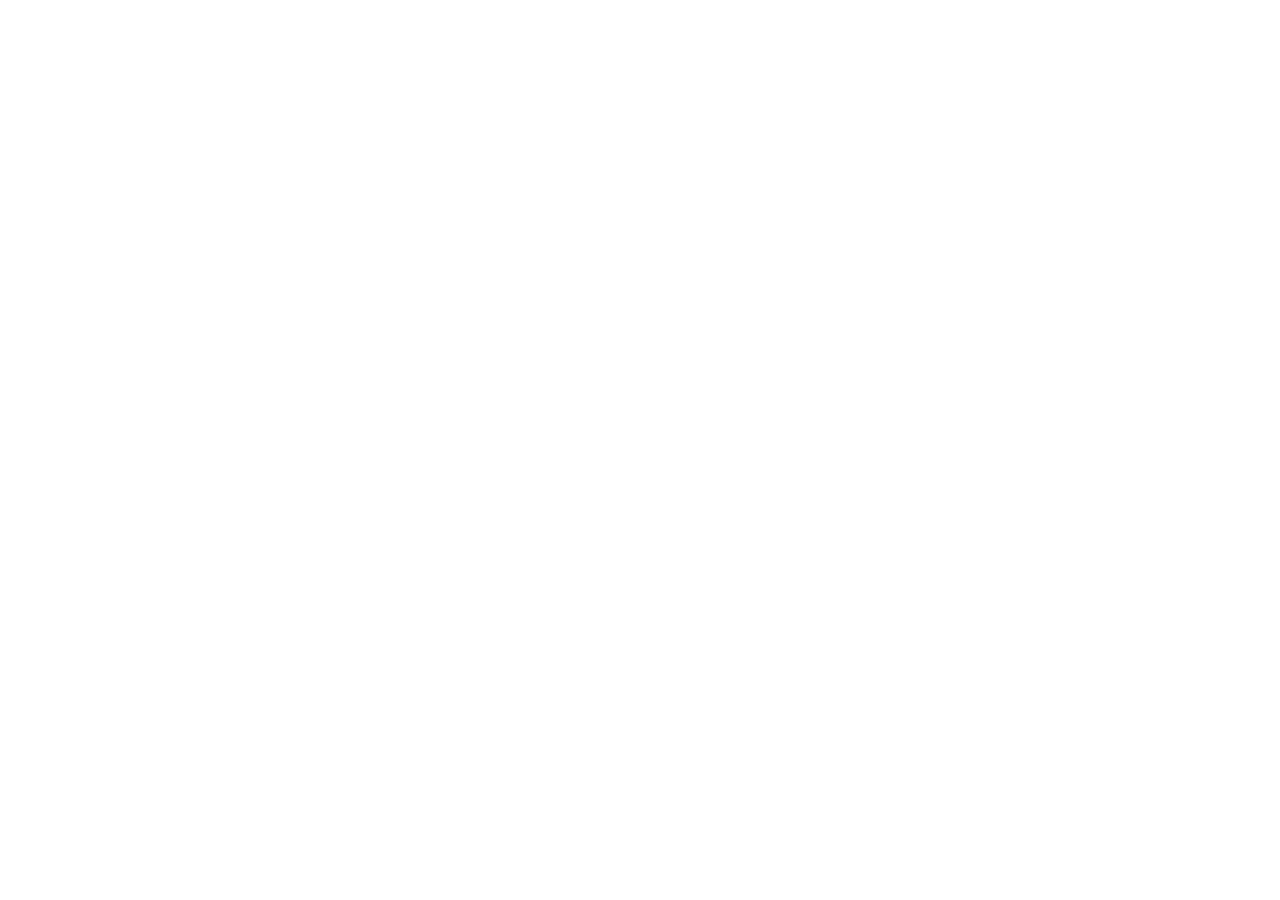
==== screens/2/index.html @ 502bf282 "Added example project" ====
<!DOCTYPE html>
<html lang="en">
<head>
    <meta charset="UTF-8">
    <title>Title</title>
    <script src="socket.io.min.js"></script>
</head>
<body>
<script>
    var socket = io('ws://192.168.1.124:4000');
    socket.on('application.message', function (peopleCount) {
        console.log(peopleCount);
        document.writeln('<span style="color: white">' + peopleCount + '</span>');
    });
</script>
</body>
</html>
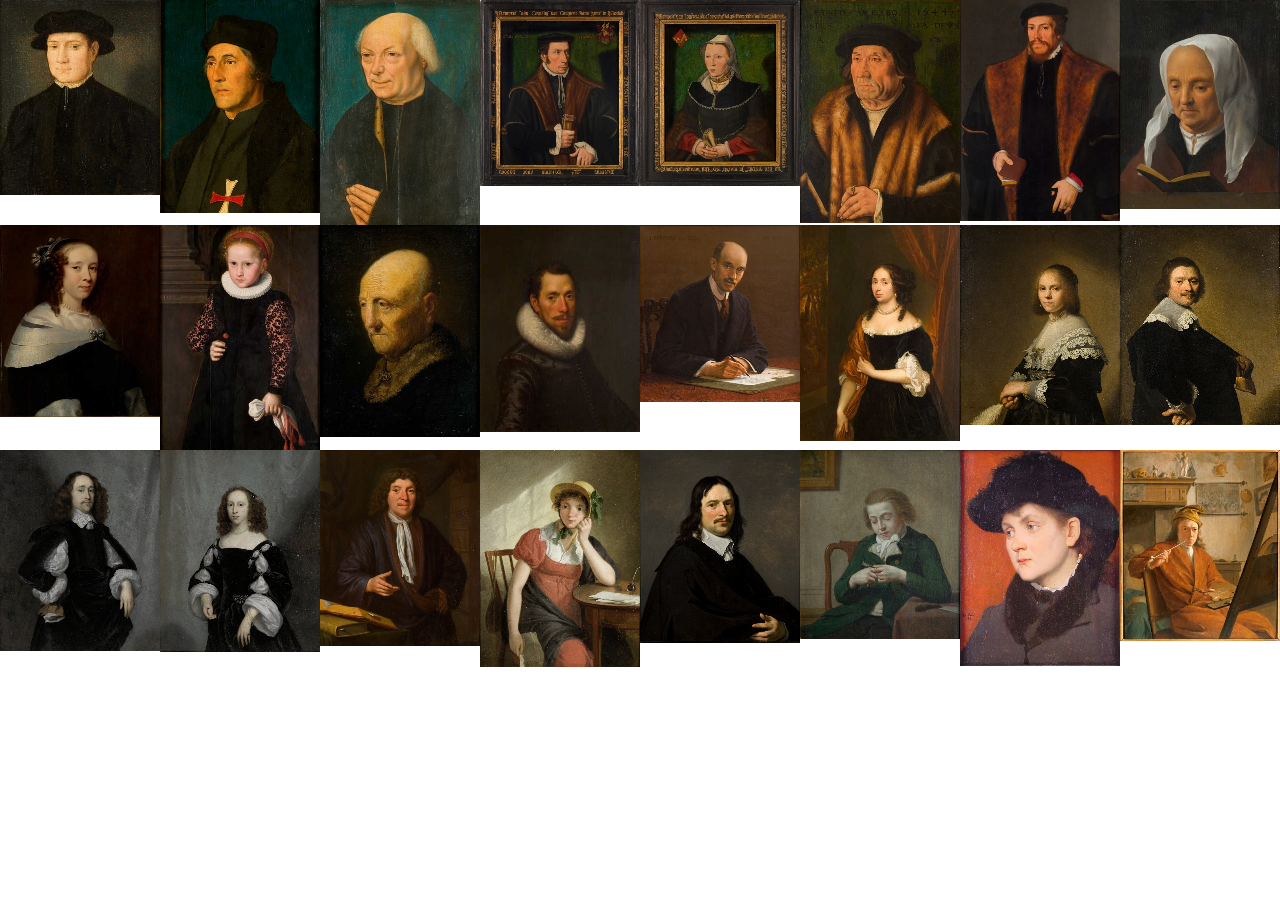
==== commit 61b1a2c9: "Added portrait grid" ====
--- a/screens/2/index.html
+++ b/screens/2/index.html
@@ -1,17 +1,20 @@
 <!DOCTYPE html>
-<html lang="en">
-<head>
-    <meta charset="UTF-8">
-    <title>Title</title>
-    <script src="socket.io.min.js"></script>
-</head>
-<body>
-<script>
-    var socket = io('ws://192.168.1.124:4000');
-    socket.on('application.message', function (peopleCount) {
-        console.log(peopleCount);
-        document.writeln('<span style="color: white">' + peopleCount + '</span>');
-    });
-</script>
-</body>
-</html>+	<html>
+		<head>
+			<title>TSPS - Moving p5 Example</title>
+			<meta charset="utf-8">
+			<script src="js/libs/jquery-1.7.1.min.js"></script>
+			<script src="js/libs/TSPS-1.2.js"></script>
+			<script src="js/libs/socket.io.min.js"></script>
+			<script src="js/libs/p5.min.js"></script>
+            <script src="js/libs/909.vendor.js"></script>
+            <script src="js/libs/909.scripts.js"></script>
+			<script src="js/main.js"></script>
+			<style type="text/css">
+				body {
+					margin: 0;
+				}
+			</style>
+		</head>
+	<body ng-app="9095App"></body>
+</html>
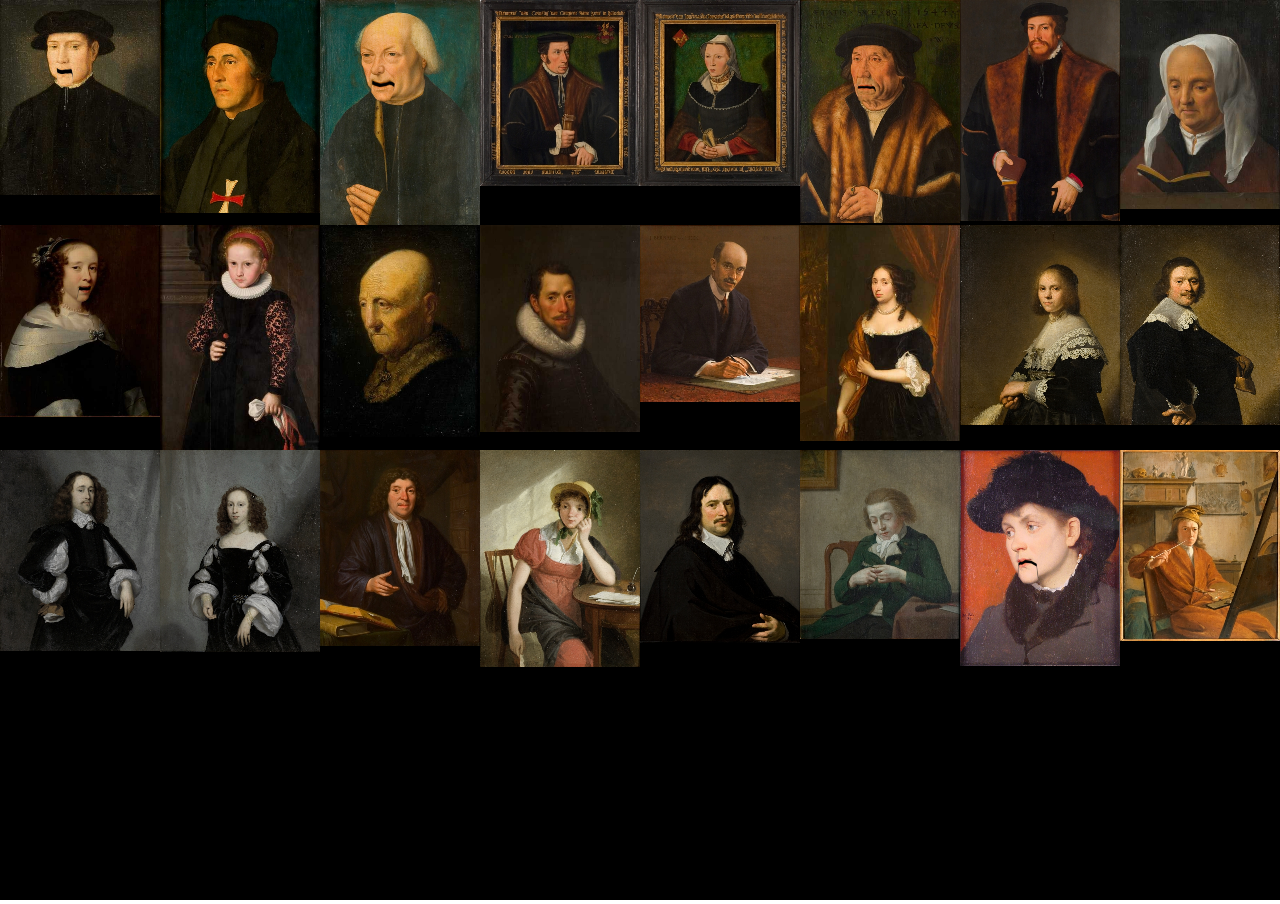
==== commit 3bb4578b: "Fixed canvas overflow on screen 2" ====
--- a/screens/2/index.html
+++ b/screens/2/index.html
@@ -13,6 +13,7 @@
 			<style type="text/css">
 				body {
 					margin: 0;
+					overflow: hidden;
 				}
 			</style>
 		</head>
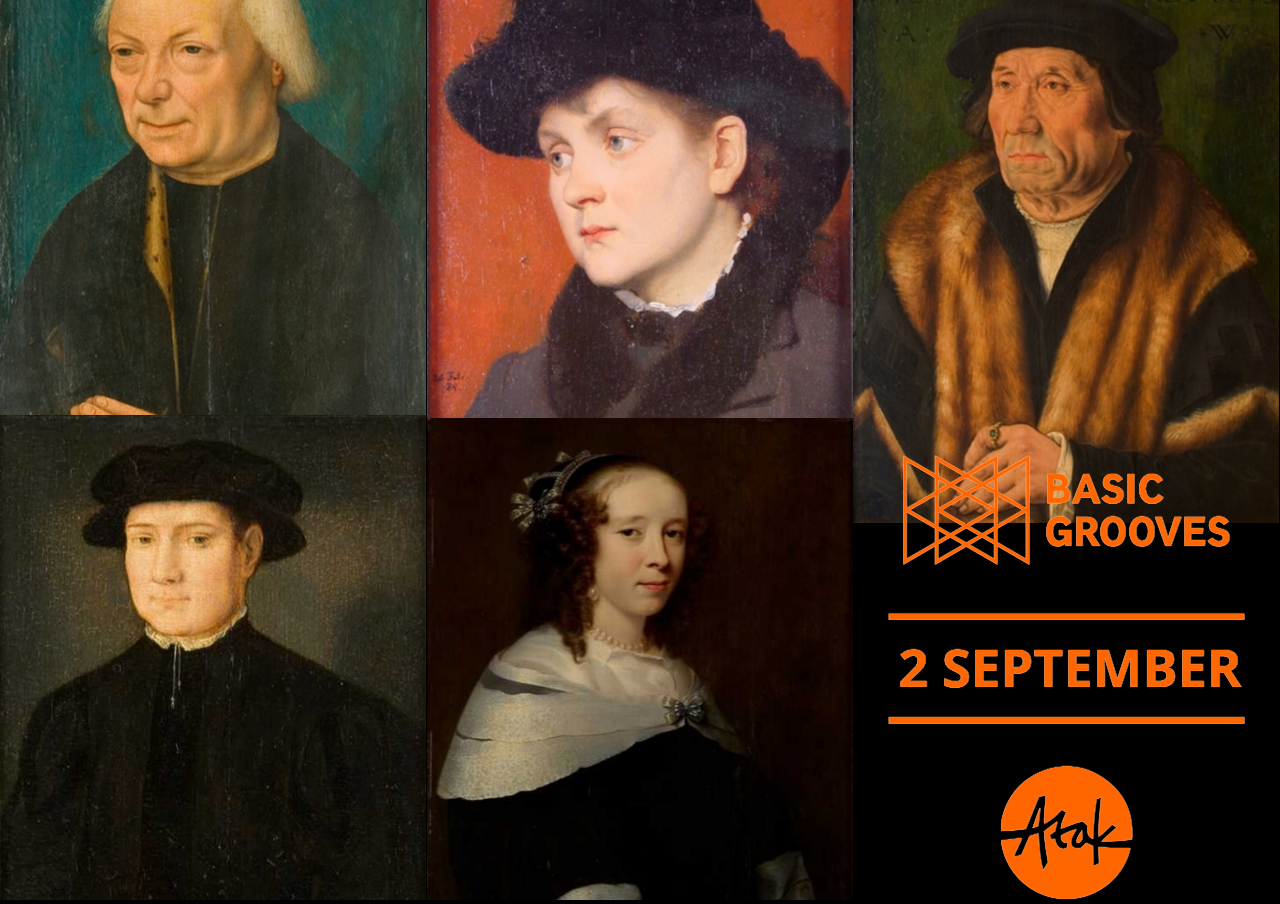
==== commit 8d1f1167: "Changed default DOM background to black" ====
--- a/screens/2/index.html
+++ b/screens/2/index.html
@@ -14,6 +14,7 @@
 				body {
 					margin: 0;
 					overflow: hidden;
+					background-color: black;
 				}
 			</style>
 		</head>
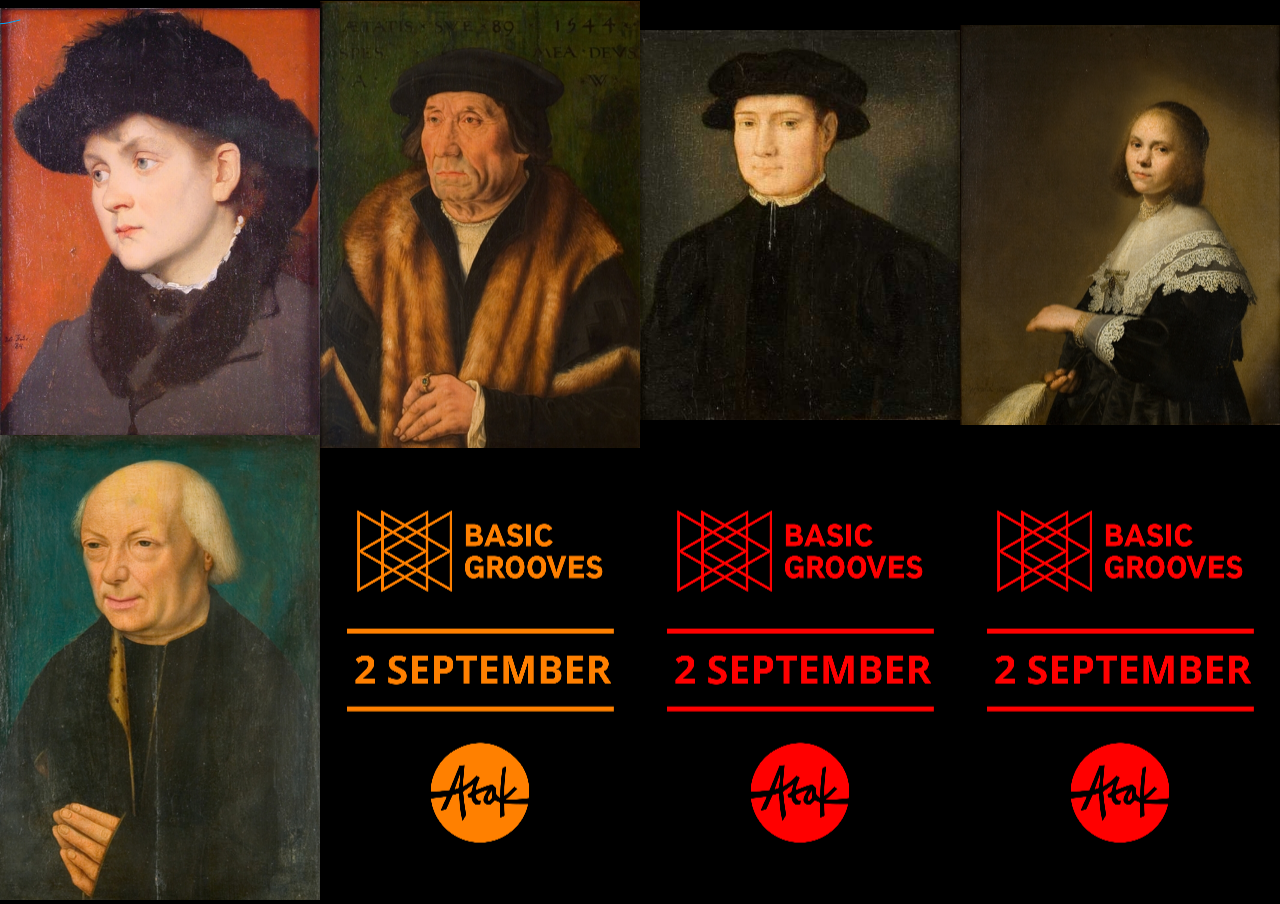
==== commit 45290aa8: "Implemented new portrait frames" ====
--- a/screens/2/index.html
+++ b/screens/2/index.html
@@ -1,7 +1,7 @@
 <!DOCTYPE html>
 	<html>
 		<head>
-			<title>TSPS - Moving p5 Example</title>
+			<title>TSPS - Techno Portraits</title>
 			<meta charset="utf-8">
 			<script src="js/libs/jquery-1.7.1.min.js"></script>
 			<script src="js/libs/TSPS-1.2.js"></script>
